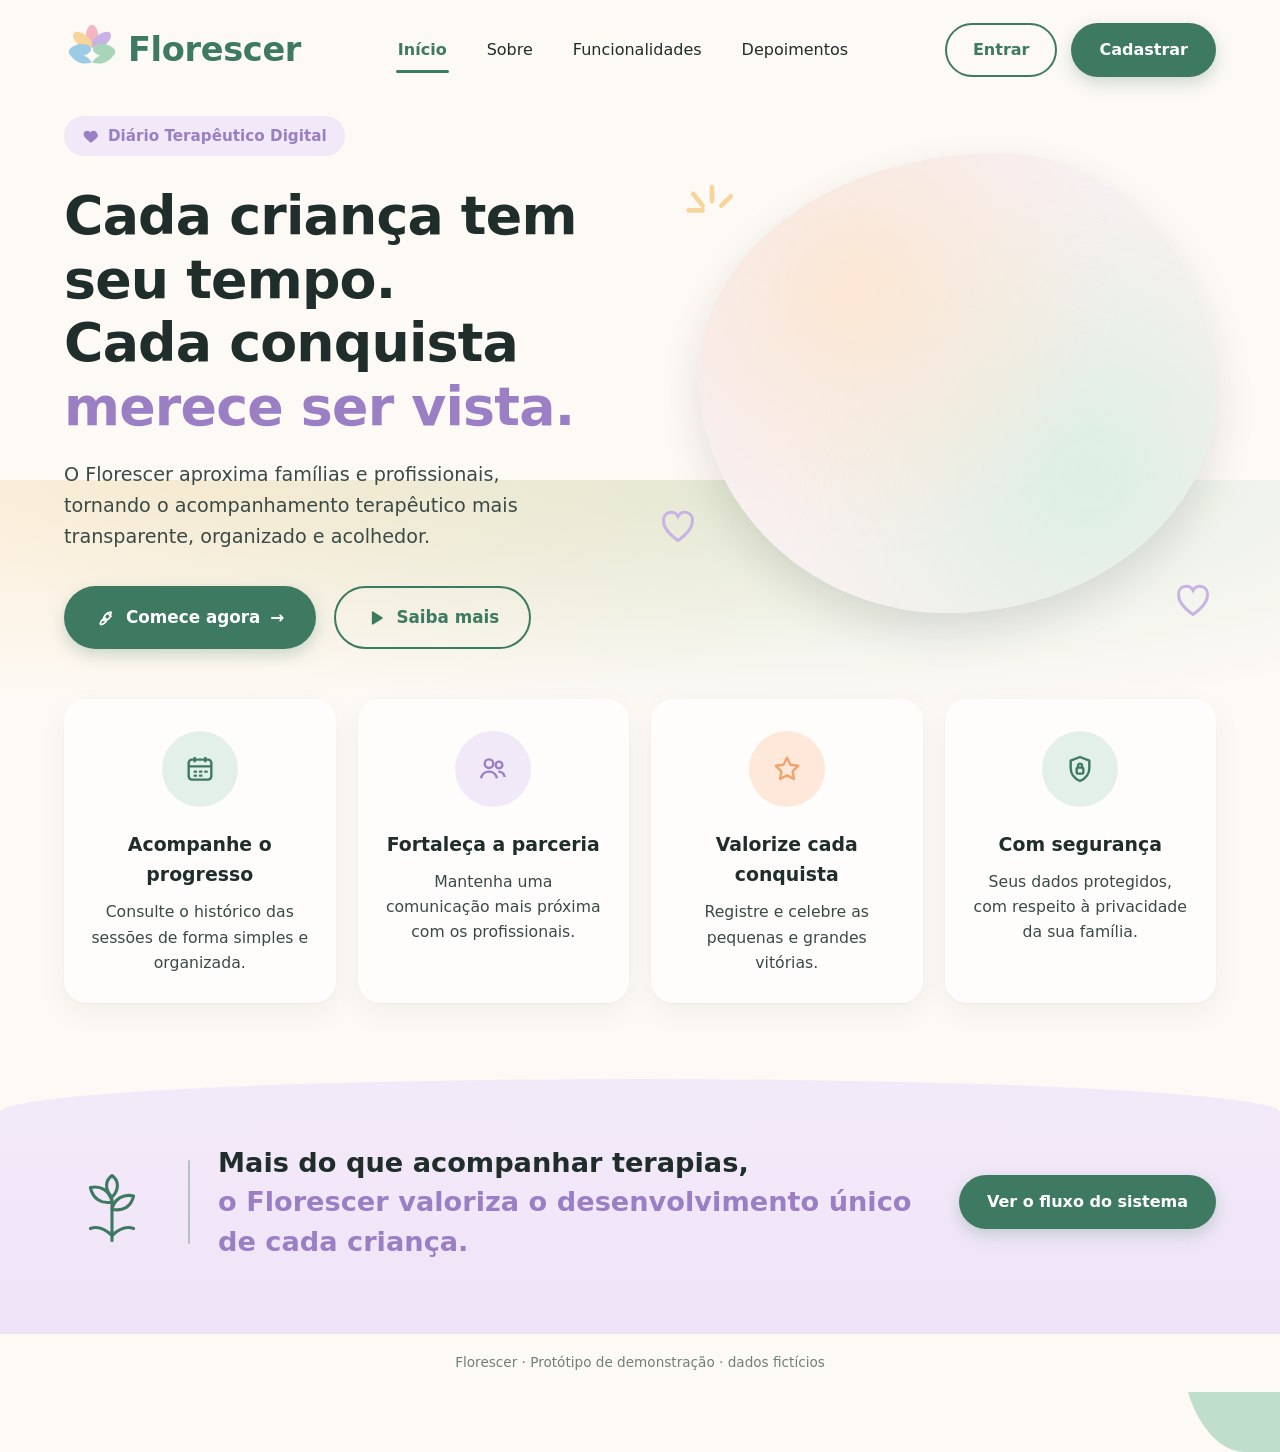
==== docs/index.html @ 7fccb203 "Adiciona documentação e protótipo navegável do Florescer - Roteiro da atividade, PRD e planos de exe" ====
<!doctype html>
<html lang="pt-BR">
<head>
  <meta charset="utf-8">
  <meta name="viewport" content="width=device-width, initial-scale=1">
  <title>Florescer – Cada criança tem seu tempo</title>
  <meta name="description" content="Florescer: diário terapêutico digital que aproxima famílias e profissionais.">
  <link rel="stylesheet" href="landing.css">
</head>
<body>

  <header class="site-header">
    <a href="#inicio" class="marca" aria-label="Florescer, início">
      <svg class="marca-icone" viewBox="0 0 64 64" aria-hidden="true">
        <g transform="translate(32 30)">
          <ellipse cx="0" cy="-14" rx="7" ry="13" fill="#F4B6C2" transform="rotate(0)"/>
          <ellipse cx="0" cy="-14" rx="7" ry="13" fill="#F7D59A" transform="rotate(-50)"/>
          <ellipse cx="0" cy="-14" rx="7" ry="13" fill="#C9B3E6" transform="rotate(50)"/>
          <ellipse cx="0" cy="-14" rx="7" ry="13" fill="#9CCBE6" transform="rotate(-100)"/>
          <ellipse cx="0" cy="-14" rx="7" ry="13" fill="#A8D5BA" transform="rotate(100)"/>
        </g>
        <path d="M32 46 C 22 50, 12 46, 6 36 C 16 34, 26 38, 32 46 Z" fill="#9CCBE6"/>
        <path d="M32 46 C 42 50, 52 46, 58 36 C 48 34, 38 38, 32 46 Z" fill="#A8D5BA"/>
      </svg>
      <span class="marca-texto">Florescer</span>
    </a>

    <nav class="menu" aria-label="Principal">
      <a href="#inicio" class="ativo" aria-current="page">Início</a>
      <a href="#sobre">Sobre</a>
      <a href="#funcionalidades">Funcionalidades</a>
      <a href="#depoimentos">Depoimentos</a>
    </nav>

    <div class="acoes-topo">
      <a class="btn btn-contorno" href="paginas/login.html">Entrar</a>
      <a class="btn btn-solido" href="paginas/login.html">Cadastrar</a>
    </div>
  </header>

  <main id="inicio">
    <section class="hero">
      <div class="hero-texto">
        <span class="selo">
          <svg viewBox="0 0 24 24" aria-hidden="true"><path d="M12 21s-7-4.6-9.3-9C1.2 8.8 3 5 6.7 5c2.1 0 3.6 1.2 4.3 2.4C11.7 6.2 13.2 5 15.3 5 19 5 20.8 8.8 21.3 12 19 16.4 12 21 12 21z"/></svg>
          Diário Terapêutico Digital
        </span>

        <h1>
          Cada criança tem seu tempo.<br>
          Cada conquista <span class="destaque-roxo">merece ser vista.</span>
        </h1>

        <p class="subtitulo">
          O Florescer aproxima famílias e profissionais, tornando o acompanhamento terapêutico mais transparente, organizado e acolhedor.
        </p>

        <div class="acoes-hero">
          <a class="btn btn-solido btn-grande" href="paginas/login.html">
            <svg viewBox="0 0 24 24" aria-hidden="true"><path d="M5 19c1-4 3-6 6-7l2 2c-1 3-3 5-7 6l-1-1zM9 15c0-5 3-9 9-10 0 6-3 10-9 10zM14 6l4 4"/></svg>
            Comece agora
            <span aria-hidden="true">→</span>
          </a>
          <a class="btn btn-contorno btn-grande" href="#funcionalidades">
            <svg viewBox="0 0 24 24" aria-hidden="true"><path d="M8 5v14l11-7z" fill="currentColor"/></svg>
            Saiba mais
          </a>
        </div>
      </div>

      <div class="hero-visual" aria-hidden="true">
        <svg class="raios" viewBox="0 0 60 60">
          <path d="M14 12 L22 22 M10 26 L22 26 M30 6 L30 18 M46 14 L38 22" stroke="#F7D59A" stroke-width="4" stroke-linecap="round" fill="none"/>
        </svg>
        <div class="foto">
          <div class="foto-placeholder">
          </div>
        </div>
        <svg class="coracao coracao-1" viewBox="0 0 24 24"><path d="M12 20s-7.5-4.6-7.5-10A4 4 0 0 1 12 7.5 4 4 0 0 1 19.5 10c0 5.4-7.5 10-7.5 10z" fill="none" stroke="#C9B3E6" stroke-width="1.6"/></svg>
        <svg class="coracao coracao-2" viewBox="0 0 24 24"><path d="M12 20s-7.5-4.6-7.5-10A4 4 0 0 1 12 7.5 4 4 0 0 1 19.5 10c0 5.4-7.5 10-7.5 10z" fill="none" stroke="#C9B3E6" stroke-width="1.6"/></svg>
      </div>
    </section>

    <section id="funcionalidades" class="cartoes">
      <article class="cartao">
        <div class="cartao-icone tom-verde">
          <svg viewBox="0 0 24 24" aria-hidden="true"><rect x="3.5" y="5" width="17" height="15" rx="2.5"/><path d="M3.5 10h17M8 3v4M16 3v4"/><path d="M8 14h1M12 14h1M16 14h1M8 17h1M12 17h1" stroke-linecap="round"/></svg>
        </div>
        <h3>Acompanhe o progresso</h3>
        <p>Consulte o histórico das sessões de forma simples e organizada.</p>
      </article>

      <article class="cartao">
        <div class="cartao-icone tom-lilas">
          <svg viewBox="0 0 24 24" aria-hidden="true"><circle cx="9" cy="8" r="3.2"/><path d="M3 19c.6-3 3-5 6-5s5.4 2 6 5"/><circle cx="16.5" cy="9" r="2.5"/><path d="M16 14c2.4 0 4.2 1.5 4.8 4"/></svg>
        </div>
        <h3>Fortaleça a parceria</h3>
        <p>Mantenha uma comunicação mais próxima com os profissionais.</p>
      </article>

      <article class="cartao">
        <div class="cartao-icone tom-pessego">
          <svg viewBox="0 0 24 24" aria-hidden="true"><path d="M12 3.5l2.6 5.3 5.8.8-4.2 4.1 1 5.8L12 16.8 6.8 19.5l1-5.8-4.2-4.1 5.8-.8z" stroke-linejoin="round"/></svg>
        </div>
        <h3>Valorize cada conquista</h3>
        <p>Registre e celebre as pequenas e grandes vitórias.</p>
      </article>

      <article class="cartao">
        <div class="cartao-icone tom-verde">
          <svg viewBox="0 0 24 24" aria-hidden="true"><path d="M12 3l7 2.8v5.4c0 4.3-2.9 7.9-7 9.8-4.1-1.9-7-5.5-7-9.8V5.8z" stroke-linejoin="round"/><rect x="9.5" y="11" width="5" height="4.5" rx="1"/><path d="M10.5 11V9.5a1.5 1.5 0 0 1 3 0V11"/></svg>
        </div>
        <h3>Com segurança</h3>
        <p>Seus dados protegidos, com respeito à privacidade da sua família.</p>
      </article>
    </section>

    <section id="sobre" class="faixa">
      <svg class="faixa-broto" viewBox="0 0 80 80" aria-hidden="true">
        <path d="M40 72V38" stroke="#3E7A62" stroke-width="2.6" fill="none" stroke-linecap="round"/>
        <path d="M40 40c-2-10-10-14-18-12 2 9 9 14 18 12z" fill="none" stroke="#3E7A62" stroke-width="2.6" stroke-linejoin="round"/>
        <path d="M40 46c2-9 10-13 18-11-2 9-9 13-18 11z" fill="none" stroke="#3E7A62" stroke-width="2.6" stroke-linejoin="round"/>
        <path d="M40 36c-6-6-6-14 0-18 6 4 6 12 0 18z" fill="none" stroke="#3E7A62" stroke-width="2.6" stroke-linejoin="round"/>
        <path d="M22 62c6-2 12 0 18 6M58 62c-6-2-12 0-18 6" stroke="#3E7A62" stroke-width="2.6" fill="none" stroke-linecap="round"/>
      </svg>
      <div class="faixa-divisor" aria-hidden="true"></div>
      <p class="faixa-texto">
        Mais do que acompanhar terapias,<br>
        <span class="destaque-roxo">o Florescer valoriza o desenvolvimento único de cada criança.</span>
      </p>
      <a class="btn btn-solido faixa-botao" href="paginas/fluxo.html">Ver o fluxo do sistema</a>
    </section>
  </main>

  <div class="folhas" aria-hidden="true">
    <span class="folha folha-peach"></span>
    <span class="folha folha-lilas"></span>
    <span class="folha folha-verde"></span>
  </div>

  <footer class="rodape">
    <p>Florescer · Protótipo de demonstração · dados fictícios</p>
  </footer>

</body>
</html>
---- docs/landing.css ----
/* ===== Tokens ===== */
:root {
  --verde: #3E7A62;
  --verde-escuro: #2F5F4D;
  --verde-claro: #E3F0E9;
  --grafite: #1F2D2B;
  --texto: #3A4A46;
  --roxo: #9B7FC4;
  --lilas: #F1E8F8;
  --lilas-forte: #C9B3E6;
  --pessego: #F9D3B8;
  --pessego-forte: #F2A36B;
  --amarelo: #F7D59A;
  --creme: #FDF9F4;
  --branco: #FFFFFF;
  --borda: #E4EAE7;
  font-family: "Segoe UI", system-ui, -apple-system, Roboto, "Helvetica Neue", Arial, sans-serif;
}

* { box-sizing: border-box; }

html { scroll-behavior: smooth; }

body {
  margin: 0;
  color: var(--texto);
  background: var(--creme);
  line-height: 1.6;
  min-height: 100vh;
  position: relative;
  overflow-x: hidden;
}

/* Ondas decorativas de fundo */
body::before {
  content: "";
  position: absolute;
  left: -10%;
  right: -10%;
  top: 480px;
  height: 260px;
  background: radial-gradient(ellipse at 20% 0%, rgba(247, 213, 154, 0.35), transparent 60%),
              radial-gradient(ellipse at 60% 0%, rgba(168, 213, 186, 0.35), transparent 65%);
  pointer-events: none;
  z-index: 0;
}

a { color: inherit; }

/* ===== Cabeçalho ===== */
.site-header {
  position: relative;
  z-index: 5;
  display: flex;
  align-items: center;
  justify-content: space-between;
  gap: 24px;
  padding: 22px clamp(20px, 5vw, 80px);
}

.marca {
  display: flex;
  align-items: center;
  gap: 8px;
  text-decoration: none;
}
.marca-icone { width: 56px; height: 56px; }
.marca-texto {
  font-size: 2.1rem;
  font-weight: 600;
  color: var(--verde);
  letter-spacing: -0.01em;
}

.menu {
  display: flex;
  gap: 36px;
  font-size: 1rem;
}
.menu a {
  text-decoration: none;
  color: var(--grafite);
  padding: 6px 2px;
  position: relative;
}
.menu a.ativo { color: var(--verde); font-weight: 600; }
.menu a.ativo::after {
  content: "";
  position: absolute;
  left: 0;
  right: 0;
  bottom: -4px;
  height: 3px;
  border-radius: 2px;
  background: var(--verde);
}
.menu a:hover { color: var(--verde); }

.acoes-topo { display: flex; gap: 14px; }

/* ===== Botões ===== */
.btn {
  display: inline-flex;
  align-items: center;
  justify-content: center;
  gap: 10px;
  font: inherit;
  font-weight: 600;
  text-decoration: none;
  border-radius: 999px;
  padding: 12px 26px;
  transition: background 0.2s, color 0.2s, box-shadow 0.2s, transform 0.1s;
  cursor: pointer;
  border: 2px solid transparent;
}
.btn:active { transform: translateY(1px); }
.btn svg { width: 20px; height: 20px; fill: none; stroke: currentColor; stroke-width: 2; stroke-linecap: round; stroke-linejoin: round; }
.btn svg[fill="currentColor"], .btn svg path[fill="currentColor"] { fill: currentColor; }

.btn-solido {
  background: var(--verde);
  color: var(--branco);
  box-shadow: 0 6px 16px rgba(62, 122, 98, 0.25);
}
.btn-solido:hover { background: var(--verde-escuro); }

.btn-contorno {
  background: transparent;
  color: var(--verde);
  border-color: var(--verde);
}
.btn-contorno:hover { background: var(--verde-claro); }

.btn-grande { padding: 16px 30px; font-size: 1.05rem; }

:focus-visible {
  outline: 3px solid var(--verde);
  outline-offset: 3px;
  border-radius: 999px;
}

/* ===== Hero ===== */
main { position: relative; z-index: 2; }

.hero {
  position: relative;
  display: grid;
  grid-template-columns: 1.05fr 1fr;
  align-items: center;
  gap: 24px;
  padding: 16px clamp(20px, 5vw, 80px) 40px;
  min-height: 520px;
}

.selo {
  display: inline-flex;
  align-items: center;
  gap: 8px;
  background: var(--lilas);
  color: var(--roxo);
  font-weight: 600;
  font-size: 0.95rem;
  padding: 8px 18px;
  border-radius: 999px;
  margin-bottom: 28px;
}
.selo svg { width: 18px; height: 18px; fill: var(--roxo); }

.hero h1 {
  font-size: clamp(2.2rem, 4.2vw, 3.4rem);
  line-height: 1.18;
  color: var(--grafite);
  margin: 0 0 22px;
  font-weight: 700;
  letter-spacing: -0.015em;
}
.destaque-roxo { color: var(--roxo); }

.subtitulo {
  font-size: 1.2rem;
  color: var(--texto);
  max-width: 500px;
  margin: 0 0 34px;
}

.acoes-hero { display: flex; gap: 18px; flex-wrap: wrap; }

/* Visual do hero */
.hero-visual {
  position: relative;
  min-height: 460px;
}

.foto {
  position: absolute;
  inset: 0 0 0 6%;
  border-radius: 58% 42% 52% 48% / 48% 52% 48% 52%;
  overflow: hidden;
  box-shadow: 0 18px 40px rgba(31, 45, 43, 0.12);
}

.foto-placeholder {
  width: 100%;
  height: 100%;
  display: grid;
  place-items: center;
  padding: 24px;
  text-align: center;
  color: var(--verde-escuro);
  font-weight: 600;
  background:
    url('imagens/hero.jpg') center / cover no-repeat,
    radial-gradient(circle at 30% 30%, #FBE7D3 0%, transparent 55%),
    radial-gradient(circle at 75% 70%, #DCEFE5 0%, transparent 60%),
    linear-gradient(135deg, #F4EEF9, #FDF3E7);
}

.raios {
  position: absolute;
  top: 6%;
  left: 2%;
  width: 70px;
  height: 70px;
  z-index: 2;
}

.coracao {
  position: absolute;
  width: 40px;
  height: 40px;
  z-index: 3;
}
.coracao-1 { left: -2%; bottom: 14%; width: 46px; height: 46px; }
.coracao-2 { right: 0; bottom: -2%; width: 46px; height: 46px; }

/* ===== Cartões ===== */
.cartoes {
  position: relative;
  z-index: 2;
  display: grid;
  grid-template-columns: repeat(4, 1fr);
  gap: 22px;
  padding: 10px clamp(20px, 5vw, 80px) 56px;
}

.cartao {
  background: rgba(255, 255, 255, 0.78);
  border-radius: 22px;
  padding: 32px 26px 28px;
  text-align: center;
  box-shadow: 0 1px 2px rgba(31, 45, 43, 0.04), 0 10px 30px rgba(31, 45, 43, 0.05);
  transition: transform 0.2s, box-shadow 0.2s;
}
.cartao:hover {
  transform: translateY(-3px);
  box-shadow: 0 2px 4px rgba(31, 45, 43, 0.05), 0 16px 36px rgba(31, 45, 43, 0.08);
}

.cartao-icone {
  width: 76px;
  height: 76px;
  border-radius: 50%;
  margin: 0 auto 22px;
  display: grid;
  place-items: center;
}
.cartao-icone svg {
  width: 32px;
  height: 32px;
  fill: none;
  stroke: currentColor;
  stroke-width: 1.8;
}
.tom-verde { background: var(--verde-claro); color: var(--verde); }
.tom-lilas { background: var(--lilas); color: var(--roxo); }
.tom-pessego { background: #FDE8DA; color: var(--pessego-forte); }

.cartao h3 {
  font-size: 1.18rem;
  color: var(--grafite);
  margin: 0 0 10px;
  font-weight: 700;
}
.cartao p {
  margin: 0;
  font-size: 0.98rem;
  color: var(--texto);
}

/* ===== Faixa final ===== */
.faixa {
  position: relative;
  display: flex;
  align-items: center;
  gap: 28px;
  flex-wrap: wrap;
  margin: 0 clamp(0px, 0vw, 0px);
  padding: 64px clamp(20px, 5vw, 80px) 72px;
  background: linear-gradient(180deg, #F3EAF9 0%, #EFE4F7 100%);
  border-radius: 60% 60% 0 0 / 40px 40px 0 0;
  margin-top: 20px;
}

.faixa-broto {
  width: 96px;
  height: 96px;
  flex-shrink: 0;
}

.faixa-divisor {
  width: 2px;
  height: 84px;
  background: var(--verde);
  opacity: 0.35;
  border-radius: 2px;
}

.faixa-texto {
  flex: 1;
  margin: 0;
  font-size: clamp(1.25rem, 2.4vw, 1.7rem);
  line-height: 1.45;
  color: var(--grafite);
  font-weight: 600;
  min-width: 260px;
}

.faixa-botao { flex-shrink: 0; }

/* ===== Folhas decorativas ===== */
.folhas {
  position: absolute;
  right: 0;
  bottom: 0;
  width: 320px;
  height: 200px;
  pointer-events: none;
  z-index: 1;
}
.folha {
  position: absolute;
  display: block;
  border-radius: 0 100% 0 100%;
}
.folha-peach {
  width: 170px;
  height: 90px;
  background: var(--pessego);
  right: 80px;
  bottom: 40px;
  transform: rotate(-20deg);
  border-radius: 100% 0 100% 0;
}
.folha-lilas {
  width: 60px;
  height: 90px;
  background: var(--lilas-forte);
  right: 20px;
  top: -10px;
  transform: rotate(10deg);
  border-radius: 100% 0 100% 0;
  opacity: 0.8;
}
.folha-verde {
  width: 130px;
  height: 230px;
  background: #B9DCC7;
  right: -30px;
  bottom: -60px;
  border-radius: 100% 0 0 100%;
  opacity: 0.9;
}

/* ===== Rodapé ===== */
.rodape {
  position: relative;
  z-index: 2;
  text-align: center;
  color: #6F7F7B;
  font-size: 0.85rem;
  padding: 18px;
  border-top: 1px solid var(--borda);
  background: var(--creme);
}
.rodape p { margin: 0; }

/* ===== Responsivo ===== */
@media (max-width: 1100px) {
  .menu { gap: 22px; }
  .cartoes { grid-template-columns: repeat(2, 1fr); }
}

@media (max-width: 860px) {
  .site-header { flex-wrap: wrap; }
  .menu { order: 3; width: 100%; justify-content: center; flex-wrap: wrap; gap: 18px; }
  .hero { grid-template-columns: 1fr; min-height: 0; }
  .hero-visual { min-height: 380px; margin-top: 12px; }
  .faixa-divisor { display: none; }
}

@media (max-width: 600px) {
  .marca-texto { font-size: 1.7rem; }
  .marca-icone { width: 44px; height: 44px; }
  .acoes-topo .btn { padding: 10px 18px; }
  .cartoes { grid-template-columns: 1fr; }
  .acoes-hero .btn { width: 100%; }
  .hero-visual { min-height: 320px; }
  .folhas { width: 200px; height: 140px; }
}

@media (prefers-reduced-motion: reduce) {
  html { scroll-behavior: auto; }
  * { transition: none !important; }
}
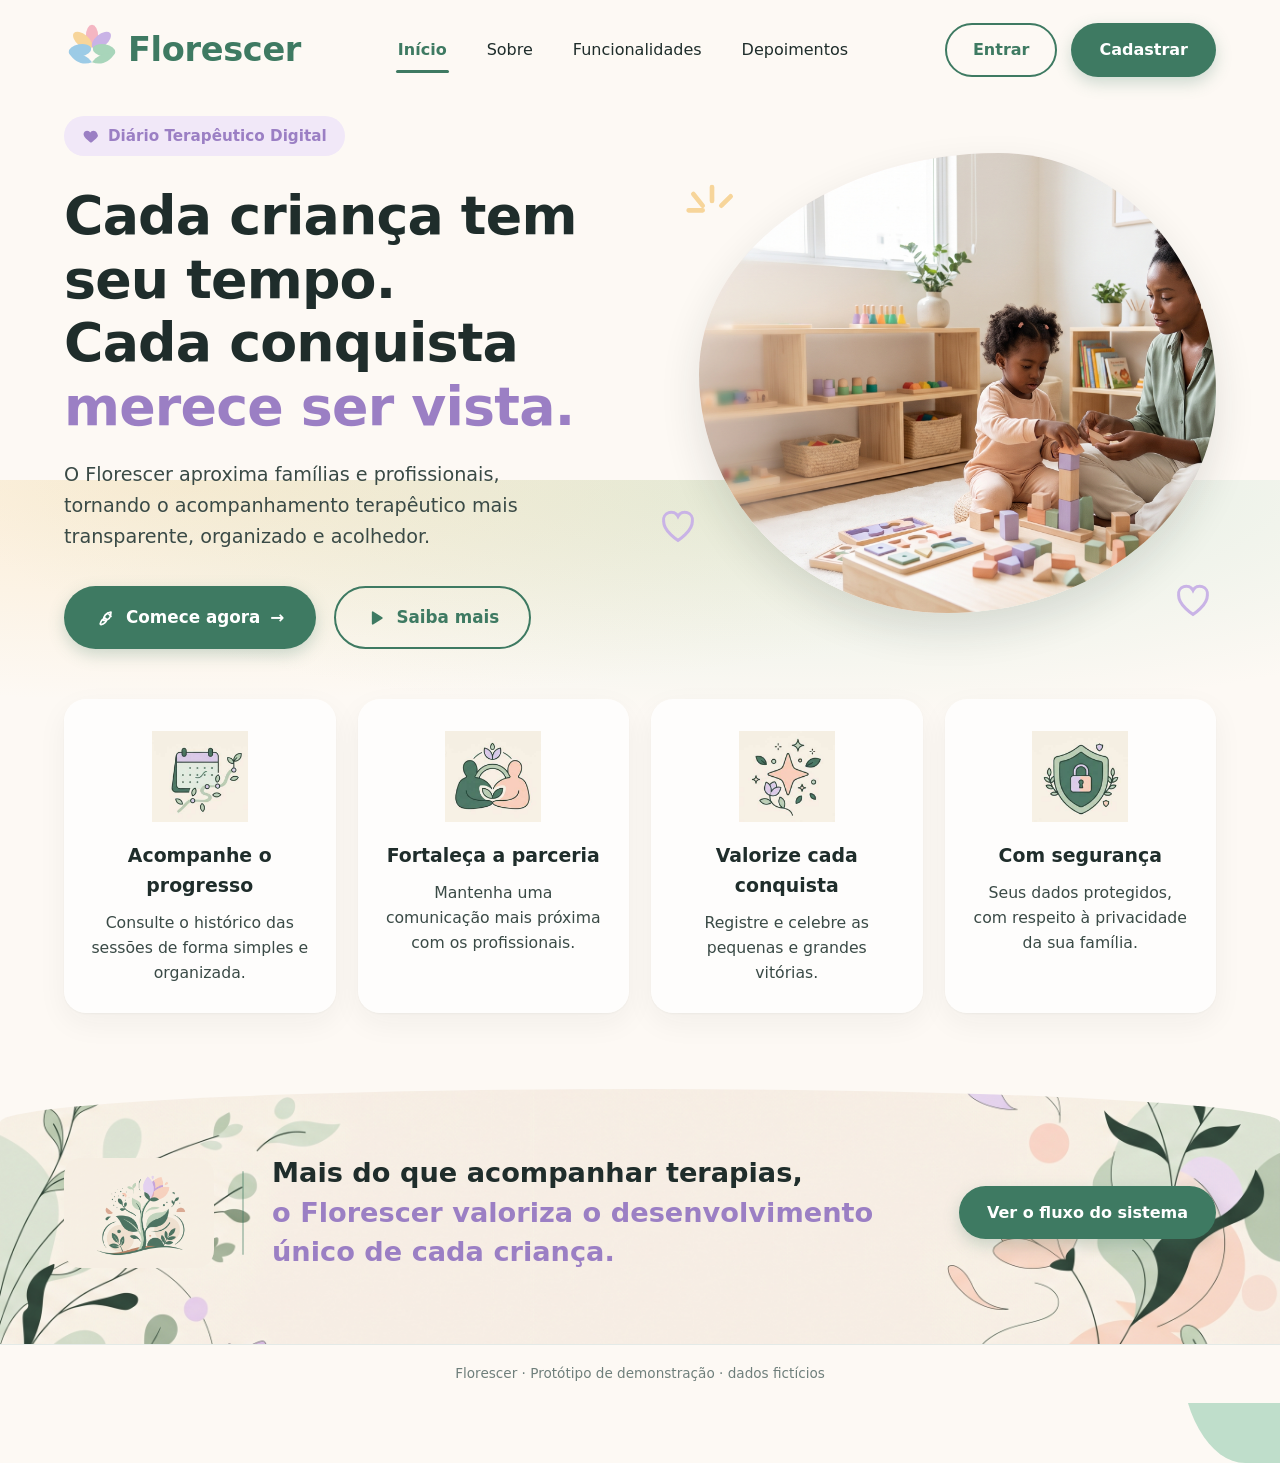
==== commit 14d98226: "Aplica imagens e ilustrações no site - Hero da página inicial com a foto da família (banners/hero-fa" ====
--- a/docs/index.html
+++ b/docs/index.html
@@ -73,8 +73,7 @@
           <path d="M14 12 L22 22 M10 26 L22 26 M30 6 L30 18 M46 14 L38 22" stroke="#F7D59A" stroke-width="4" stroke-linecap="round" fill="none"/>
         </svg>
         <div class="foto">
-          <div class="foto-placeholder">
-          </div>
+          <div class="foto-placeholder"></div>
         </div>
         <svg class="coracao coracao-1" viewBox="0 0 24 24"><path d="M12 20s-7.5-4.6-7.5-10A4 4 0 0 1 12 7.5 4 4 0 0 1 19.5 10c0 5.4-7.5 10-7.5 10z" fill="none" stroke="#C9B3E6" stroke-width="1.6"/></svg>
         <svg class="coracao coracao-2" viewBox="0 0 24 24"><path d="M12 20s-7.5-4.6-7.5-10A4 4 0 0 1 12 7.5 4 4 0 0 1 19.5 10c0 5.4-7.5 10-7.5 10z" fill="none" stroke="#C9B3E6" stroke-width="1.6"/></svg>
@@ -83,46 +82,32 @@
 
     <section id="funcionalidades" class="cartoes">
       <article class="cartao">
-        <div class="cartao-icone tom-verde">
-          <svg viewBox="0 0 24 24" aria-hidden="true"><rect x="3.5" y="5" width="17" height="15" rx="2.5"/><path d="M3.5 10h17M8 3v4M16 3v4"/><path d="M8 14h1M12 14h1M16 14h1M8 17h1M12 17h1" stroke-linecap="round"/></svg>
-        </div>
+        <img class="cartao-img" src="imagens/ilustracions/calendar.jpg" alt="">
         <h3>Acompanhe o progresso</h3>
         <p>Consulte o histórico das sessões de forma simples e organizada.</p>
       </article>
 
       <article class="cartao">
-        <div class="cartao-icone tom-lilas">
-          <svg viewBox="0 0 24 24" aria-hidden="true"><circle cx="9" cy="8" r="3.2"/><path d="M3 19c.6-3 3-5 6-5s5.4 2 6 5"/><circle cx="16.5" cy="9" r="2.5"/><path d="M16 14c2.4 0 4.2 1.5 4.8 4"/></svg>
-        </div>
+        <img class="cartao-img" src="imagens/ilustracions/parceria.jpg" alt="">
         <h3>Fortaleça a parceria</h3>
         <p>Mantenha uma comunicação mais próxima com os profissionais.</p>
       </article>
 
       <article class="cartao">
-        <div class="cartao-icone tom-pessego">
-          <svg viewBox="0 0 24 24" aria-hidden="true"><path d="M12 3.5l2.6 5.3 5.8.8-4.2 4.1 1 5.8L12 16.8 6.8 19.5l1-5.8-4.2-4.1 5.8-.8z" stroke-linejoin="round"/></svg>
-        </div>
+        <img class="cartao-img" src="imagens/ilustracions/conquista.jpg" alt="">
         <h3>Valorize cada conquista</h3>
         <p>Registre e celebre as pequenas e grandes vitórias.</p>
       </article>
 
       <article class="cartao">
-        <div class="cartao-icone tom-verde">
-          <svg viewBox="0 0 24 24" aria-hidden="true"><path d="M12 3l7 2.8v5.4c0 4.3-2.9 7.9-7 9.8-4.1-1.9-7-5.5-7-9.8V5.8z" stroke-linejoin="round"/><rect x="9.5" y="11" width="5" height="4.5" rx="1"/><path d="M10.5 11V9.5a1.5 1.5 0 0 1 3 0V11"/></svg>
-        </div>
+        <img class="cartao-img" src="imagens/ilustracions/seguranca.jpg" alt="">
         <h3>Com segurança</h3>
         <p>Seus dados protegidos, com respeito à privacidade da sua família.</p>
       </article>
     </section>
 
     <section id="sobre" class="faixa">
-      <svg class="faixa-broto" viewBox="0 0 80 80" aria-hidden="true">
-        <path d="M40 72V38" stroke="#3E7A62" stroke-width="2.6" fill="none" stroke-linecap="round"/>
-        <path d="M40 40c-2-10-10-14-18-12 2 9 9 14 18 12z" fill="none" stroke="#3E7A62" stroke-width="2.6" stroke-linejoin="round"/>
-        <path d="M40 46c2-9 10-13 18-11-2 9-9 13-18 11z" fill="none" stroke="#3E7A62" stroke-width="2.6" stroke-linejoin="round"/>
-        <path d="M40 36c-6-6-6-14 0-18 6 4 6 12 0 18z" fill="none" stroke="#3E7A62" stroke-width="2.6" stroke-linejoin="round"/>
-        <path d="M22 62c6-2 12 0 18 6M58 62c-6-2-12 0-18 6" stroke="#3E7A62" stroke-width="2.6" fill="none" stroke-linecap="round"/>
-      </svg>
+      <img class="faixa-broto" src="imagens/banner-institucional/conquistas.jpg" alt="">
       <div class="faixa-divisor" aria-hidden="true"></div>
       <p class="faixa-texto">
         Mais do que acompanhar terapias,<br>
--- a/docs/landing.css
+++ b/docs/landing.css
@@ -209,7 +209,7 @@
   color: var(--verde-escuro);
   font-weight: 600;
   background:
-    url('imagens/hero.jpg') center / cover no-repeat,
+    url('imagens/banners/hero-familia.jpg') 62% center / cover no-repeat,
     radial-gradient(circle at 30% 30%, #FBE7D3 0%, transparent 55%),
     radial-gradient(circle at 75% 70%, #DCEFE5 0%, transparent 60%),
     linear-gradient(135deg, #F4EEF9, #FDF3E7);
@@ -287,6 +287,14 @@
   color: var(--texto);
 }
 
+/* ===== Ícones ilustrados (imagens/ilustracions) ===== */
+.cartao-img {
+  width: 96px;
+  height: auto;
+  display: block;
+  margin: 0 auto 18px;
+}
+
 /* ===== Faixa final ===== */
 .faixa {
   position: relative;
@@ -296,14 +304,16 @@
   flex-wrap: wrap;
   margin: 0 clamp(0px, 0vw, 0px);
   padding: 64px clamp(20px, 5vw, 80px) 72px;
-  background: linear-gradient(180deg, #F3EAF9 0%, #EFE4F7 100%);
+  background: #F3EAF9 url('imagens/banner-institucional/banner-inferior.jpg') center / cover no-repeat;
   border-radius: 60% 60% 0 0 / 40px 40px 0 0;
   margin-top: 20px;
 }
 
 .faixa-broto {
-  width: 96px;
-  height: 96px;
+  width: 150px;
+  height: 110px;
+  object-fit: cover;
+  border-radius: 18px;
   flex-shrink: 0;
 }
 
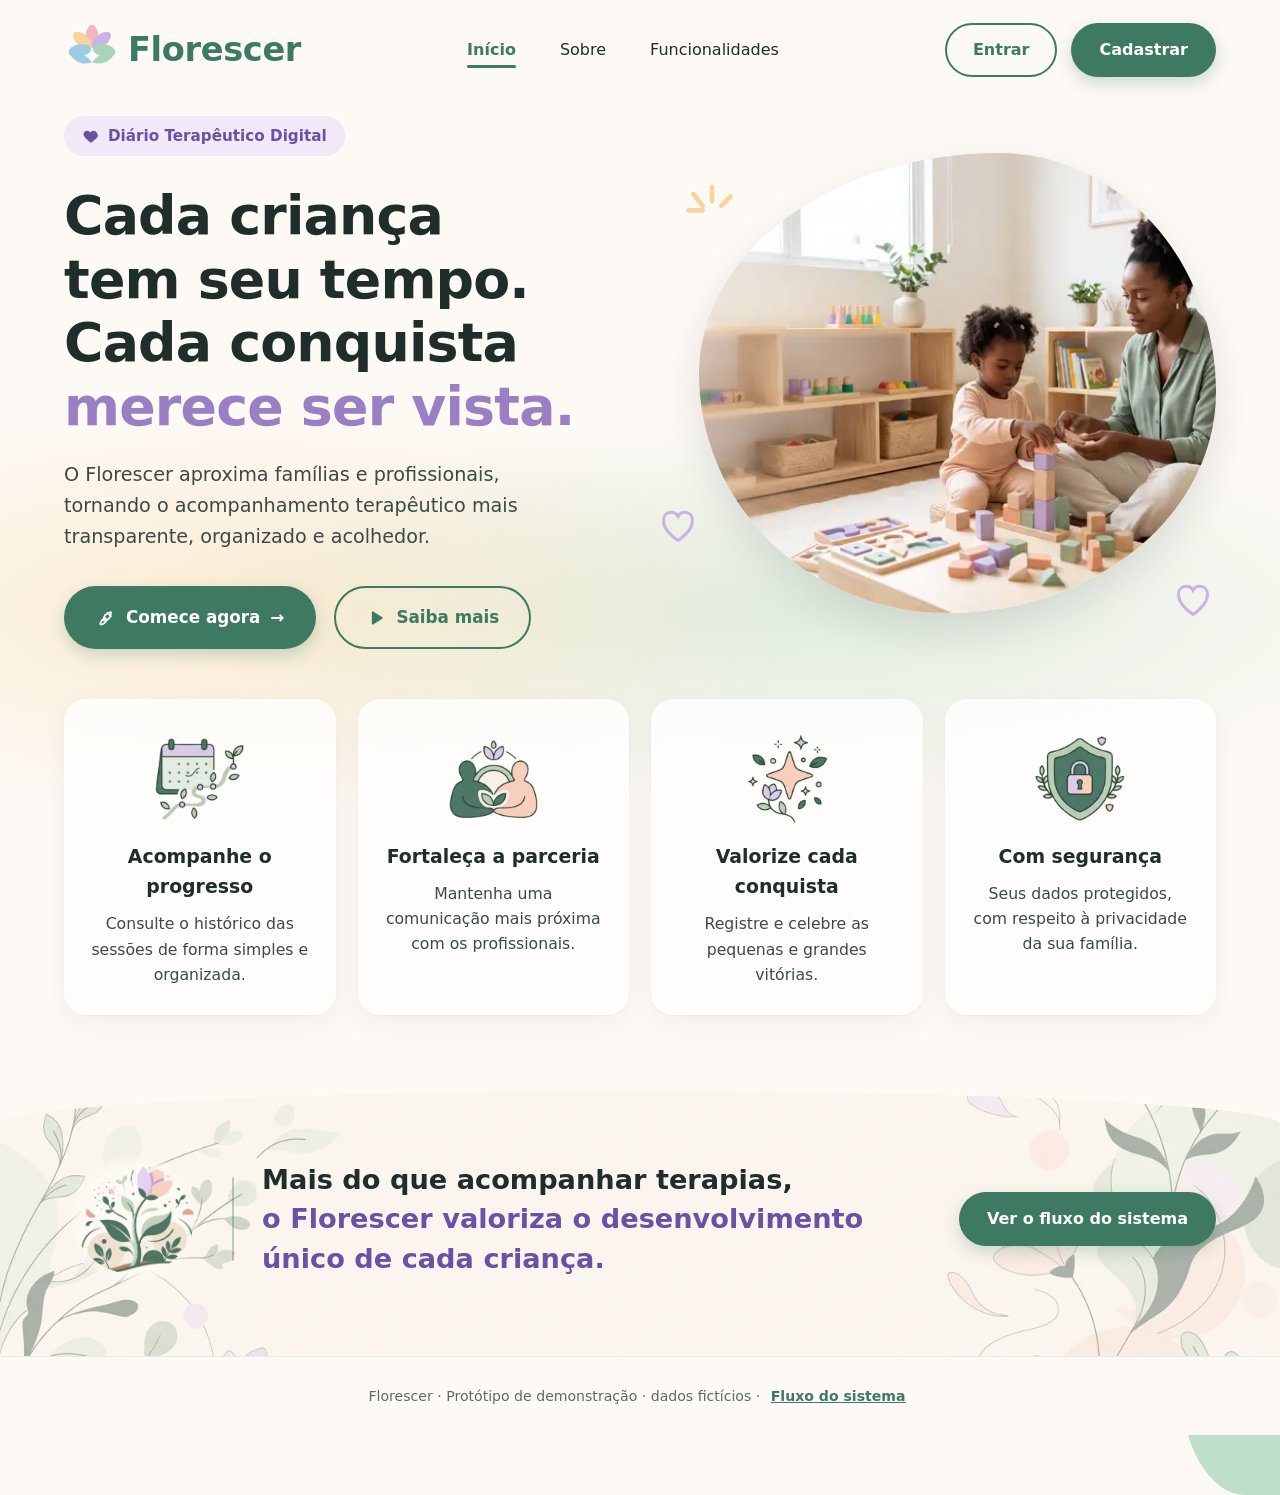
==== commit e7836523: "Melhora acessibilidade, responsividade e desempenho do site Contraste e foco - Roxo mais escuro (--r" ====
--- a/docs/index.html
+++ b/docs/index.html
@@ -5,9 +5,18 @@
   <meta name="viewport" content="width=device-width, initial-scale=1">
   <title>Florescer – Cada criança tem seu tempo</title>
   <meta name="description" content="Florescer: diário terapêutico digital que aproxima famílias e profissionais.">
+  <meta name="theme-color" content="#3E7A62">
+  <meta property="og:type" content="website">
+  <meta property="og:locale" content="pt_BR">
+  <meta property="og:title" content="Florescer – Cada criança tem seu tempo">
+  <meta property="og:description" content="Diário terapêutico digital que aproxima famílias e profissionais.">
+  <link rel="icon" type="image/svg+xml" href="favicon.svg">
+  <link rel="preload" as="image" href="imagens/banners/hero-familia-800.webp" imagesrcset="imagens/banners/hero-familia-800.webp 800w, imagens/banners/hero-familia-1600.webp 1600w" imagesizes="(max-width: 860px) 100vw, 50vw">
   <link rel="stylesheet" href="landing.css">
 </head>
 <body>
+
+  <a class="pular" href="#inicio">Pular para o conteúdo</a>
 
   <header class="site-header">
     <a href="#inicio" class="marca" aria-label="Florescer, início">
@@ -29,7 +38,6 @@
       <a href="#inicio" class="ativo" aria-current="page">Início</a>
       <a href="#sobre">Sobre</a>
       <a href="#funcionalidades">Funcionalidades</a>
-      <a href="#depoimentos">Depoimentos</a>
     </nav>
 
     <div class="acoes-topo">
@@ -39,14 +47,14 @@
   </header>
 
   <main id="inicio">
-    <section class="hero">
+    <section class="hero" aria-labelledby="titulo-principal">
       <div class="hero-texto">
         <span class="selo">
           <svg viewBox="0 0 24 24" aria-hidden="true"><path d="M12 21s-7-4.6-9.3-9C1.2 8.8 3 5 6.7 5c2.1 0 3.6 1.2 4.3 2.4C11.7 6.2 13.2 5 15.3 5 19 5 20.8 8.8 21.3 12 19 16.4 12 21 12 21z"/></svg>
           Diário Terapêutico Digital
         </span>
 
-        <h1>
+        <h1 id="titulo-principal">
           Cada criança tem seu tempo.<br>
           Cada conquista <span class="destaque-roxo">merece ser vista.</span>
         </h1>
@@ -68,51 +76,59 @@
         </div>
       </div>
 
-      <div class="hero-visual" aria-hidden="true">
-        <svg class="raios" viewBox="0 0 60 60">
+      <div class="hero-visual">
+        <svg class="raios" viewBox="0 0 60 60" aria-hidden="true">
           <path d="M14 12 L22 22 M10 26 L22 26 M30 6 L30 18 M46 14 L38 22" stroke="#F7D59A" stroke-width="4" stroke-linecap="round" fill="none"/>
         </svg>
         <div class="foto">
-          <div class="foto-placeholder"></div>
+          <img
+            src="imagens/banners/hero-familia-1600.webp"
+            srcset="imagens/banners/hero-familia-800.webp 800w, imagens/banners/hero-familia-1600.webp 1600w"
+            sizes="(max-width: 860px) 100vw, 50vw"
+            width="1600" height="893"
+            fetchpriority="high" decoding="async"
+            alt="Terapeuta e criança brincando com blocos de madeira em uma sala acolhedora">
         </div>
-        <svg class="coracao coracao-1" viewBox="0 0 24 24"><path d="M12 20s-7.5-4.6-7.5-10A4 4 0 0 1 12 7.5 4 4 0 0 1 19.5 10c0 5.4-7.5 10-7.5 10z" fill="none" stroke="#C9B3E6" stroke-width="1.6"/></svg>
-        <svg class="coracao coracao-2" viewBox="0 0 24 24"><path d="M12 20s-7.5-4.6-7.5-10A4 4 0 0 1 12 7.5 4 4 0 0 1 19.5 10c0 5.4-7.5 10-7.5 10z" fill="none" stroke="#C9B3E6" stroke-width="1.6"/></svg>
+        <svg class="coracao coracao-1" viewBox="0 0 24 24" aria-hidden="true"><path d="M12 20s-7.5-4.6-7.5-10A4 4 0 0 1 12 7.5 4 4 0 0 1 19.5 10c0 5.4-7.5 10-7.5 10z" fill="none" stroke="#C9B3E6" stroke-width="1.6"/></svg>
+        <svg class="coracao coracao-2" viewBox="0 0 24 24" aria-hidden="true"><path d="M12 20s-7.5-4.6-7.5-10A4 4 0 0 1 12 7.5 4 4 0 0 1 19.5 10c0 5.4-7.5 10-7.5 10z" fill="none" stroke="#C9B3E6" stroke-width="1.6"/></svg>
       </div>
     </section>
 
-    <section id="funcionalidades" class="cartoes">
+    <section id="funcionalidades" class="cartoes" aria-labelledby="titulo-funcionalidades">
+      <h2 id="titulo-funcionalidades" class="sr-only">O que o Florescer oferece</h2>
+
       <article class="cartao">
-        <img class="cartao-img" src="imagens/ilustracions/calendar.jpg" alt="">
+        <img class="cartao-img" src="imagens/ilustracions/calendar.webp" alt="" width="256" height="256" loading="lazy" decoding="async">
         <h3>Acompanhe o progresso</h3>
         <p>Consulte o histórico das sessões de forma simples e organizada.</p>
       </article>
 
       <article class="cartao">
-        <img class="cartao-img" src="imagens/ilustracions/parceria.jpg" alt="">
+        <img class="cartao-img" src="imagens/ilustracions/parceria.webp" alt="" width="256" height="256" loading="lazy" decoding="async">
         <h3>Fortaleça a parceria</h3>
         <p>Mantenha uma comunicação mais próxima com os profissionais.</p>
       </article>
 
       <article class="cartao">
-        <img class="cartao-img" src="imagens/ilustracions/conquista.jpg" alt="">
+        <img class="cartao-img" src="imagens/ilustracions/conquista.webp" alt="" width="256" height="256" loading="lazy" decoding="async">
         <h3>Valorize cada conquista</h3>
         <p>Registre e celebre as pequenas e grandes vitórias.</p>
       </article>
 
       <article class="cartao">
-        <img class="cartao-img" src="imagens/ilustracions/seguranca.jpg" alt="">
+        <img class="cartao-img" src="imagens/ilustracions/seguranca.webp" alt="" width="256" height="256" loading="lazy" decoding="async">
         <h3>Com segurança</h3>
         <p>Seus dados protegidos, com respeito à privacidade da sua família.</p>
       </article>
     </section>
 
-    <section id="sobre" class="faixa">
-      <img class="faixa-broto" src="imagens/banner-institucional/conquistas.jpg" alt="">
+    <section id="sobre" class="faixa" aria-labelledby="titulo-sobre">
+      <img class="faixa-broto" src="imagens/banner-institucional/conquistas.webp" alt="" width="507" height="460" loading="lazy" decoding="async">
       <div class="faixa-divisor" aria-hidden="true"></div>
-      <p class="faixa-texto">
+      <h2 id="titulo-sobre" class="faixa-texto">
         Mais do que acompanhar terapias,<br>
         <span class="destaque-roxo">o Florescer valoriza o desenvolvimento único de cada criança.</span>
-      </p>
+      </h2>
       <a class="btn btn-solido faixa-botao" href="paginas/fluxo.html">Ver o fluxo do sistema</a>
     </section>
   </main>
@@ -124,7 +140,7 @@
   </div>
 
   <footer class="rodape">
-    <p>Florescer · Protótipo de demonstração · dados fictícios</p>
+    <p>Florescer · Protótipo de demonstração · dados fictícios · <a href="paginas/fluxo.html">Fluxo do sistema</a></p>
   </footer>
 
 </body>
--- a/docs/landing.css
+++ b/docs/landing.css
@@ -5,7 +5,9 @@
   --verde-claro: #E3F0E9;
   --grafite: #1F2D2B;
   --texto: #3A4A46;
-  --roxo: #9B7FC4;
+  --muted: #5B6B67;
+  --roxo: #9B7FC4;          /* decorativo e textos grandes */
+  --roxo-texto: #6B50A5;    /* textos pequenos: contraste AA sobre lilás e creme */
   --lilas: #F1E8F8;
   --lilas-forte: #C9B3E6;
   --pessego: #F9D3B8;
@@ -31,21 +33,57 @@
   overflow-x: hidden;
 }
 
-/* Ondas decorativas de fundo */
+/* Ondas decorativas de fundo: o degradê se dissolve antes das bordas da faixa */
 body::before {
   content: "";
   position: absolute;
-  left: -10%;
-  right: -10%;
-  top: 480px;
-  height: 260px;
-  background: radial-gradient(ellipse at 20% 0%, rgba(247, 213, 154, 0.35), transparent 60%),
-              radial-gradient(ellipse at 60% 0%, rgba(168, 213, 186, 0.35), transparent 65%);
+  left: 0;
+  right: 0;
+  top: 400px;
+  height: 420px;
+  background:
+    radial-gradient(ellipse 560px 200px at 20% 50%, rgba(247, 213, 154, 0.38), transparent),
+    radial-gradient(ellipse 640px 190px at 62% 50%, rgba(168, 213, 186, 0.34), transparent);
   pointer-events: none;
   z-index: 0;
 }
 
 a { color: inherit; }
+
+img { max-width: 100%; }
+
+/* ===== Acessibilidade ===== */
+.sr-only {
+  position: absolute;
+  width: 1px;
+  height: 1px;
+  margin: -1px;
+  padding: 0;
+  overflow: hidden;
+  clip: rect(0, 0, 0, 0);
+  white-space: nowrap;
+  border: 0;
+}
+
+.pular {
+  position: absolute;
+  left: 12px;
+  top: -80px;
+  z-index: 100;
+  background: var(--verde);
+  color: var(--branco);
+  padding: 12px 20px;
+  border-radius: 12px;
+  font-weight: 600;
+  text-decoration: none;
+  transition: top 0.15s;
+}
+.pular:focus { top: 12px; }
+
+:focus-visible {
+  outline: 3px solid var(--verde);
+  outline-offset: 3px;
+}
 
 /* ===== Cabeçalho ===== */
 .site-header {
@@ -63,6 +101,7 @@
   align-items: center;
   gap: 8px;
   text-decoration: none;
+  min-height: 44px;
 }
 .marca-icone { width: 56px; height: 56px; }
 .marca-texto {
@@ -78,25 +117,28 @@
   font-size: 1rem;
 }
 .menu a {
+  display: inline-flex;
+  align-items: center;
+  min-height: 44px;
   text-decoration: none;
   color: var(--grafite);
-  padding: 6px 2px;
+  padding: 0 4px;
   position: relative;
 }
 .menu a.ativo { color: var(--verde); font-weight: 600; }
 .menu a.ativo::after {
   content: "";
   position: absolute;
-  left: 0;
-  right: 0;
-  bottom: -4px;
+  left: 4px;
+  right: 4px;
+  bottom: 4px;
   height: 3px;
   border-radius: 2px;
   background: var(--verde);
 }
 .menu a:hover { color: var(--verde); }
 
-.acoes-topo { display: flex; gap: 14px; }
+.acoes-topo { display: flex; align-items: center; gap: 14px; }
 
 /* ===== Botões ===== */
 .btn {
@@ -109,6 +151,7 @@
   text-decoration: none;
   border-radius: 999px;
   padding: 12px 26px;
+  min-height: 44px;
   transition: background 0.2s, color 0.2s, box-shadow 0.2s, transform 0.1s;
   cursor: pointer;
   border: 2px solid transparent;
@@ -133,12 +176,6 @@
 
 .btn-grande { padding: 16px 30px; font-size: 1.05rem; }
 
-:focus-visible {
-  outline: 3px solid var(--verde);
-  outline-offset: 3px;
-  border-radius: 999px;
-}
-
 /* ===== Hero ===== */
 main { position: relative; z-index: 2; }
 
@@ -157,14 +194,14 @@
   align-items: center;
   gap: 8px;
   background: var(--lilas);
-  color: var(--roxo);
+  color: var(--roxo-texto);
   font-weight: 600;
   font-size: 0.95rem;
   padding: 8px 18px;
   border-radius: 999px;
   margin-bottom: 28px;
 }
-.selo svg { width: 18px; height: 18px; fill: var(--roxo); }
+.selo svg { width: 18px; height: 18px; fill: var(--roxo-texto); }
 
 .hero h1 {
   font-size: clamp(2.2rem, 4.2vw, 3.4rem);
@@ -173,6 +210,7 @@
   margin: 0 0 22px;
   font-weight: 700;
   letter-spacing: -0.015em;
+  text-wrap: balance;
 }
 .destaque-roxo { color: var(--roxo); }
 
@@ -197,22 +235,15 @@
   border-radius: 58% 42% 52% 48% / 48% 52% 48% 52%;
   overflow: hidden;
   box-shadow: 0 18px 40px rgba(31, 45, 43, 0.12);
-}
-
-.foto-placeholder {
+  background: linear-gradient(135deg, #F4EEF9, #FDF3E7);
+}
+.foto img {
+  display: block;
   width: 100%;
   height: 100%;
-  display: grid;
-  place-items: center;
-  padding: 24px;
-  text-align: center;
-  color: var(--verde-escuro);
-  font-weight: 600;
-  background:
-    url('imagens/banners/hero-familia.jpg') 62% center / cover no-repeat,
-    radial-gradient(circle at 30% 30%, #FBE7D3 0%, transparent 55%),
-    radial-gradient(circle at 75% 70%, #DCEFE5 0%, transparent 60%),
-    linear-gradient(135deg, #F4EEF9, #FDF3E7);
+  max-width: none;
+  object-fit: cover;
+  object-position: 70% center;
 }
 
 .raios {
@@ -272,7 +303,7 @@
   stroke-width: 1.8;
 }
 .tom-verde { background: var(--verde-claro); color: var(--verde); }
-.tom-lilas { background: var(--lilas); color: var(--roxo); }
+.tom-lilas { background: var(--lilas); color: var(--roxo-texto); }
 .tom-pessego { background: #FDE8DA; color: var(--pessego-forte); }
 
 .cartao h3 {
@@ -287,12 +318,12 @@
   color: var(--texto);
 }
 
-/* ===== Ícones ilustrados (imagens/ilustracions) ===== */
+/* ===== Ícones ilustrados (imagens/ilustracions, WebP com fundo transparente) ===== */
 .cartao-img {
   width: 96px;
-  height: auto;
+  height: 96px;
   display: block;
-  margin: 0 auto 18px;
+  margin: 0 auto 14px;
 }
 
 /* ===== Faixa final ===== */
@@ -302,19 +333,22 @@
   align-items: center;
   gap: 28px;
   flex-wrap: wrap;
-  margin: 0 clamp(0px, 0vw, 0px);
   padding: 64px clamp(20px, 5vw, 80px) 72px;
-  background: #F3EAF9 url('imagens/banner-institucional/banner-inferior.jpg') center / cover no-repeat;
+  /* véu creme suaviza as linhas das flores atrás do texto (contraste) */
+  background:
+    linear-gradient(rgba(253, 249, 244, 0.6), rgba(253, 249, 244, 0.6)),
+    #F3EAF9 url('imagens/banner-institucional/banner-inferior.webp') center / cover no-repeat;
   border-radius: 60% 60% 0 0 / 40px 40px 0 0;
   margin-top: 20px;
 }
 
 .faixa-broto {
-  width: 150px;
-  height: 110px;
-  object-fit: cover;
-  border-radius: 18px;
+  width: 140px;
+  height: auto;
+  padding: 10px;
   flex-shrink: 0;
+  border-radius: 50%;
+  background: radial-gradient(circle, rgba(253, 249, 244, 0.95) 55%, rgba(253, 249, 244, 0) 72%);
 }
 
 .faixa-divisor {
@@ -333,7 +367,11 @@
   color: var(--grafite);
   font-weight: 600;
   min-width: 260px;
-}
+  text-wrap: balance;
+}
+
+/* Frase da faixa: roxo mais escuro, pois em telas menores o texto não é "grande" para o WCAG */
+.faixa-texto .destaque-roxo { color: var(--roxo-texto); }
 
 .faixa-botao { flex-shrink: 0; }
 
@@ -386,13 +424,19 @@
   position: relative;
   z-index: 2;
   text-align: center;
-  color: #6F7F7B;
-  font-size: 0.85rem;
+  color: var(--muted);
+  font-size: 0.88rem;
   padding: 18px;
   border-top: 1px solid var(--borda);
   background: var(--creme);
 }
 .rodape p { margin: 0; }
+.rodape a {
+  display: inline-block;
+  padding: 10px 6px;
+  color: var(--verde);
+  font-weight: 600;
+}
 
 /* ===== Responsivo ===== */
 @media (max-width: 1100px) {
@@ -400,9 +444,19 @@
   .cartoes { grid-template-columns: repeat(2, 1fr); }
 }
 
+/* Cabeçalho em duas linhas quando não cabe em uma só */
+@media (max-width: 1000px) {
+  .site-header { flex-wrap: wrap; row-gap: 4px; }
+  .menu {
+    order: 3;
+    width: 100%;
+    justify-content: center;
+    flex-wrap: wrap;
+    gap: 0 22px;
+  }
+}
+
 @media (max-width: 860px) {
-  .site-header { flex-wrap: wrap; }
-  .menu { order: 3; width: 100%; justify-content: center; flex-wrap: wrap; gap: 18px; }
   .hero { grid-template-columns: 1fr; min-height: 0; }
   .hero-visual { min-height: 380px; margin-top: 12px; }
   .faixa-divisor { display: none; }
@@ -411,11 +465,22 @@
 @media (max-width: 600px) {
   .marca-texto { font-size: 1.7rem; }
   .marca-icone { width: 44px; height: 44px; }
-  .acoes-topo .btn { padding: 10px 18px; }
   .cartoes { grid-template-columns: 1fr; }
   .acoes-hero .btn { width: 100%; }
   .hero-visual { min-height: 320px; }
   .folhas { width: 200px; height: 140px; }
+  .faixa-botao { width: 100%; }
+}
+
+/* Telas estreitas (320 a 420 px): logo e botões cabem na mesma linha */
+@media (max-width: 420px) {
+  .site-header { gap: 8px; }
+  .marca { gap: 6px; }
+  .marca-texto { font-size: 1.45rem; }
+  .marca-icone { width: 38px; height: 38px; }
+  .acoes-topo { gap: 8px; }
+  .acoes-topo .btn { padding: 0 14px; font-size: 0.9rem; }
+  .faixa-broto { width: 96px; }
 }
 
 @media (prefers-reduced-motion: reduce) {
